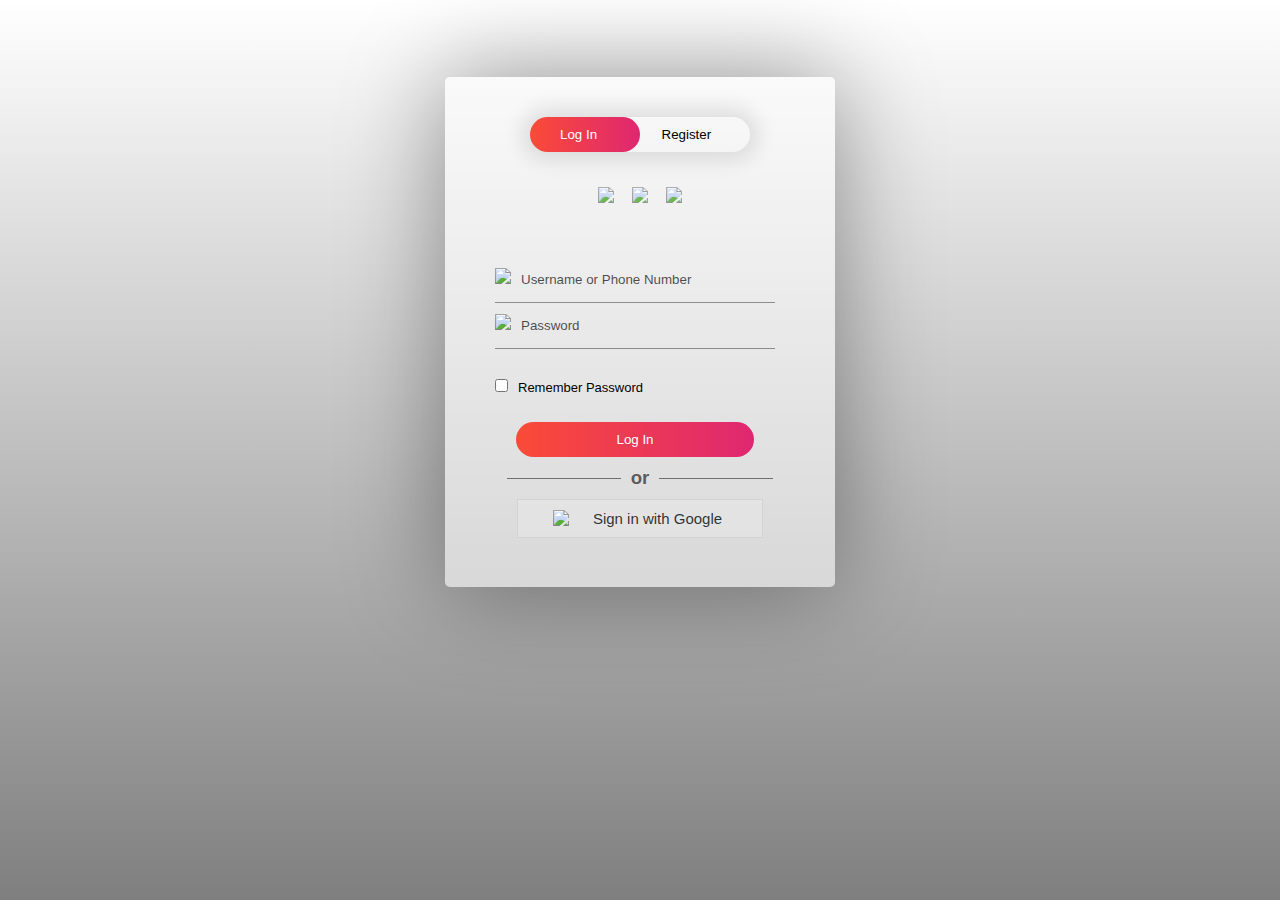
==== login.html @ 19003000 "Add files via upload" ====
<!DOCTYPE html>
<html>
<head>
	<link rel="shortcut icon" type="png" href="images/icon/favicon.png">
	<title>Login SignUp</title>
	<link rel="stylesheet" type="text/css" href="loginStyle.css">
	<script src="https://ajax.googleapis.com/ajax/libs/jquery/3.4.1/jquery.min.js"></script>

  <!-- It will redirect to the Home Page after submitting the form -->
  <script>
  $(document).ready(function(){
    $("form").submit(function(){
      alert("Great Job !");
    });
  });
  </script>
</head>
<body>
		<div class="form-box">
			<div class="button-box">
				<div id="btn"></div>
				<button type="button" class="toggle-btn" id="log" onclick="login()" style="color: #fff;">Log In</button>
				<button type="button" class="toggle-btn" id="reg" onclick="register()">Register</button>
			</div>
			<div class="social-icons">
				<img src="images/icon/fb2.png">
				<img src="images/icon/insta2.png">
				<img src="images/icon/tt2.png">
			</div>
			
			<!-- Login Form -->
			<form id="login" class="input-group" action="index.html">
				<div class="inp">
					<img src="images/icon/user.png"><input type="text" id="email" class="input-field" placeholder="Username or Phone Number" style="width: 88%; border:none;" required="required">
				</div>
				<div class="inp">
					<img src="images/icon/password.png"><input type="password" id="password" class="input-field" placeholder="Password" style="width: 88%; border: none;" required="required">
				</div>
				<input type="checkbox" class="check-box">Remember Password
				<button type="submit" class="submit-btn">Log In</button>
			</form>


			<div class="other" id="other">
				<div class="instead">
					<h3>or</h3>
				</div>
				<button class="connect" onclick="google()">
					<img src="images/icon/google.png"><span>Sign in with Google</span>
				</button>
			</div>
			
			<!-- Registration Form -->
			<form id="register" class="input-group">
				<input type="text" class="input-field" placeholder="Full Name" required="required">
				<input type="email" class="input-field" placeholder="Email Address" required="required">
				<input type="password" class="input-field" placeholder="Create Password" name="psame" required="required">
				<input type="password" class="input-field" placeholder="Confirm Password" name="psame" required="required">
				<input type="checkbox" class="check-box" id="chkAgree" onclick="goFurther()">I agree to the Terms & Conditions
				<button type="submit" id="btnSubmit" class="submit-btn reg-btn">Register</button>
			</form>
		</div>
		<script type="text/javascript" src="script.js"></script>
</body>
</html>
---- loginStyle.css ----
* {
	margin: 0;
	padding: 0;
	font-family: sans-serif;
}

body {
	background-image: linear-gradient(rgba(0,0,0,0),rgba(0,0,0,0.5)),url("images/extra/backwallpaper.jpg");
	background-size: cover;
	background-attachment: fixed;
	display: flex;
	justify-content: center;
}
.logo {
	display: flex;
	justify-content: center;
}
.logo img {
	width: 100px;
}
.form-box
{
	width: 380px;
	height: 500px;
	position: relative;
	margin: 6% auto;
	background: #fff8;
	padding: 5px;
	border-radius: 5px;
	overflow: hidden;
	box-shadow: 0px 0px 100px rgba(0,0,0,0.4);
}

.button-box
{
	width: 220px;
	margin: 35px auto;
	position: relative;
	box-shadow: 0 0 20px 9px rgba(0,0,0,.1);
	border-radius: 30px;
}

.toggle-btn
{
	padding: 10px 30px;
	cursor: pointer;
	background: transparent;
	position: relative;
	border: 0;
	outline: none;
}

#btn
{
	top: 0;
	left: 0;
	position: absolute;
	width: 110px;
	height: 100%;
	background: linear-gradient(to right, #FA4B37, #DF2771);
	border-radius: 30px;
	transition: 0.5s;
}
.social-icons
{
	margin: 30px auto;
	text-align: center;
}
.social-icons img
{
	width: 30px;
	margin: 0 7px;
	cursor: pointer;
	opacity: 0.85;
}

.input-group
{
	top: 180px;
	position: absolute;
	width: 280px;
	transition: .5s;
	font-size: 13px;
	color: #010101;
}
.inp {
	border-bottom: 1px solid rgba(0,0,0,0.4);
	justify-content: center;
}
.inp img{
	width: 20px;
	padding-right: 10px;
}
.input-field
{
	width: 100%;
	padding: 10px 0;
	margin: 5px 0;
	border-left: 0;
	border-right: 0;
	border-top: 0;
	border-bottom: 1px solid rgba(0,0,0,0.4);
	outline: none;
	background: transparent;
	color: rgba(0,0,0);
}
::placeholder { /* Chrome, Firefox, Opera, Safari 10.1+ */
	color: rgba(0,0,0,0.7);
	/*opacity: 1;  Firefox */
}
#register .input-field {
	color: rgba(0,0,0,0.8);
}
.submit-btn
{
	width: 85%;
	padding: 10px 30px;
	cursor: pointer;
	display: block;
	margin: auto;
	background: linear-gradient(to right, #FA4B37, #DF2771);
	color: #fff;
	border: 0;
	outline: none;
	border-radius: 30px;
}

.reg-btn {
	background: lightgray;
}
.check-box
{
	cursor: pointer;
	margin: 30px 10px 30px 0;
}

.instead {
	margin-top: 10px;
}
.instead h3 {
    overflow: hidden;
    text-align: center;
    color: rgba(0,0,0,0.6);
}
.instead h3:before,
.instead h3:after {
    background-color: rgba(0,0,0,0.5);
    content: "";
    display: inline-block;
    height: 1px;
    position: relative;
    vertical-align: middle;
    width: 50%;
}
.instead h3:before {
    right: 0.5em;
    margin-left: -50%;
}
.instead h3:after {
    left: 0.5em;
    margin-right: -50%;
}
span
{
	color: rgba(0,0,0,0.8);
	font-size: 12px;
}

#login
{
	left: 50px;
}
#register
{
	left: 450px;
}

.other {
	display: grid;
	justify-content: center;
	margin-top: 250px;
}

.connect {
	display: flex;
	margin: 10px;
	padding: 0px 30px;
	align-items: center;
	text-align: center;
	justify-content: center;
	border: 1px solid lightgray;
	cursor: pointer;
	outline: none;
	/*border-radius: 10px;*/
	background: #fff3;
}
.connect:hover {
	background: #fff8;
}
.connect img {
	padding: 5px;
	width: 25px;
}
.connect span {
	padding: 10px;
	font-size: 15px;
}
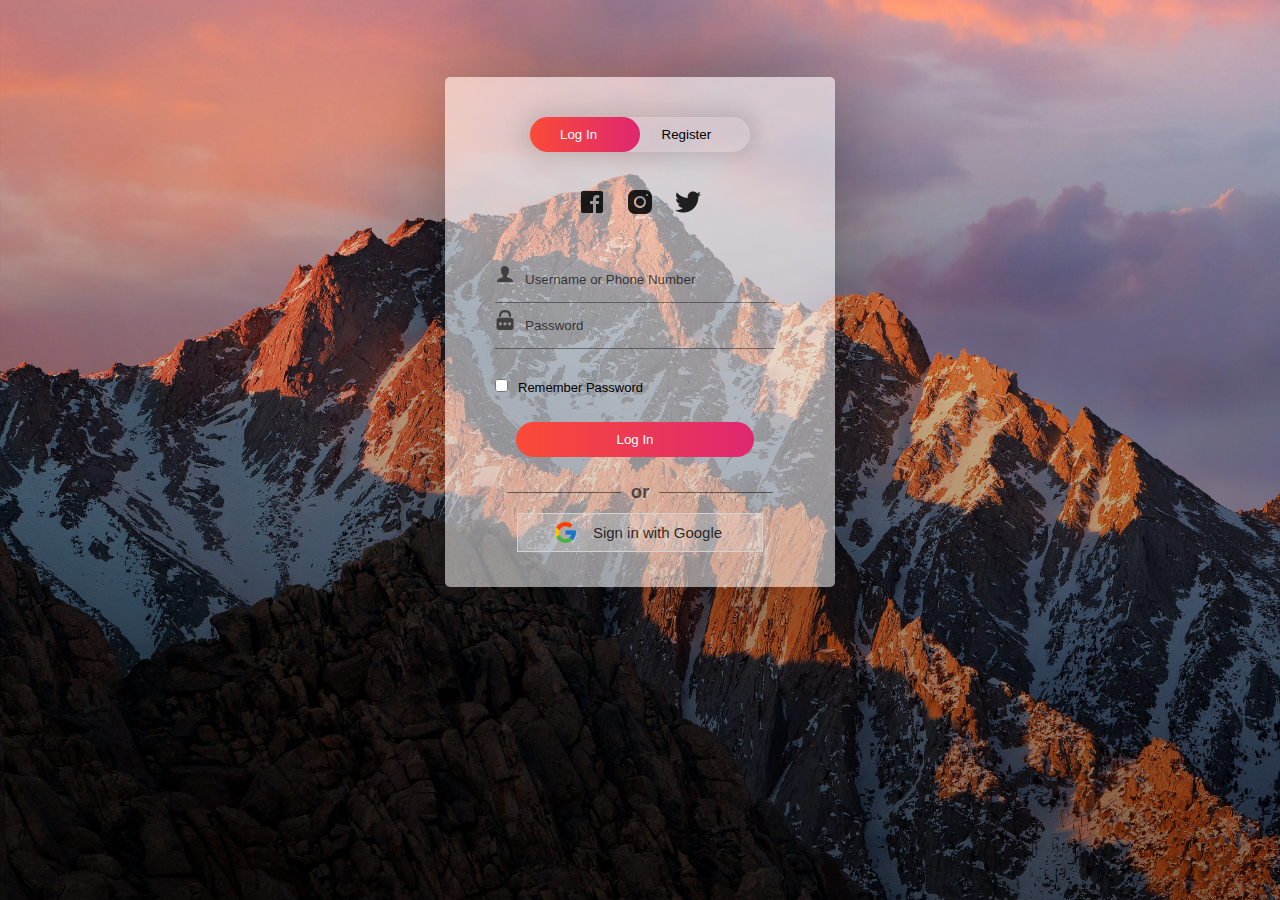
==== commit 434e15bc: "Update login.html" ====
--- a/login.html
+++ b/login.html
@@ -61,5 +61,6 @@
 			</form>
 		</div>
 		<script type="text/javascript" src="script.js"></script>
+	
 </body>
-</html>+</html>
